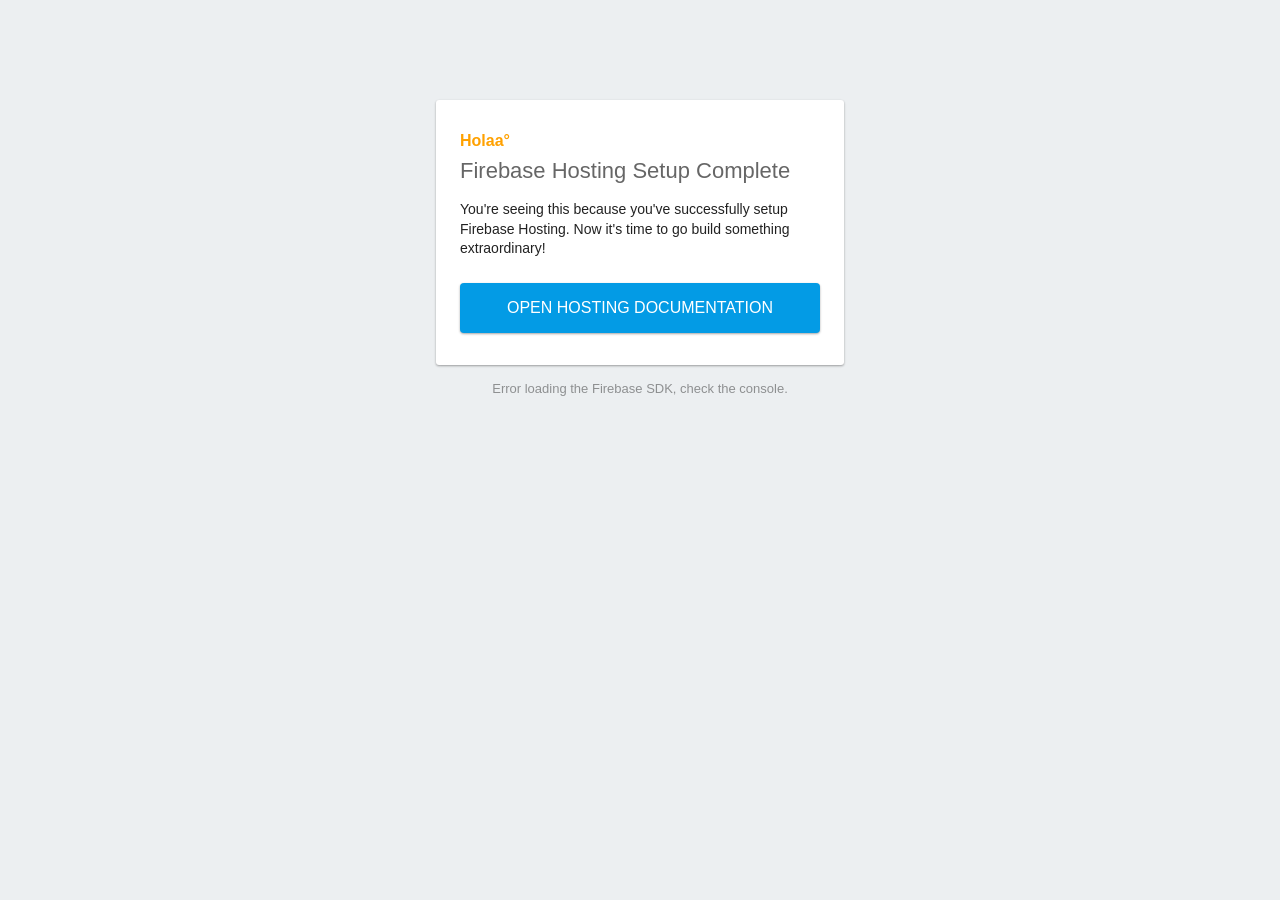
==== public/index.html @ 4277aa39 "feat: add firebase hosting" ====
<!DOCTYPE html>
<html>
  <head>
    <meta charset="utf-8">
    <meta name="viewport" content="width=device-width, initial-scale=1">
    <title>Welcome to Firebase Hosting</title>

    <!-- update the version number as needed -->
    <script defer src="/__/firebase/13.2.0/firebase-app-compat.js"></script>
    <!-- include only the Firebase features as you need -->
    <script defer src="/__/firebase/13.2.0/firebase-auth-compat.js"></script>
    <script defer src="/__/firebase/13.2.0/firebase-database-compat.js"></script>
    <script defer src="/__/firebase/13.2.0/firebase-firestore-compat.js"></script>
    <script defer src="/__/firebase/13.2.0/firebase-functions-compat.js"></script>
    <script defer src="/__/firebase/13.2.0/firebase-messaging-compat.js"></script>
    <script defer src="/__/firebase/13.2.0/firebase-storage-compat.js"></script>
    <script defer src="/__/firebase/13.2.0/firebase-analytics-compat.js"></script>
    <script defer src="/__/firebase/13.2.0/firebase-remote-config-compat.js"></script>
    <script defer src="/__/firebase/13.2.0/firebase-performance-compat.js"></script>
    <!-- 
      initialize the SDK after all desired features are loaded, set useEmulator to false
      to avoid connecting the SDK to running emulators.
    -->
    <script defer src="/__/firebase/init.js?useEmulator=true"></script>

    <style media="screen">
      body { background: #ECEFF1; color: rgba(0,0,0,0.87); font-family: Roboto, Helvetica, Arial, sans-serif; margin: 0; padding: 0; }
      #message { background: white; max-width: 360px; margin: 100px auto 16px; padding: 32px 24px; border-radius: 3px; }
      #message h2 { color: #ffa100; font-weight: bold; font-size: 16px; margin: 0 0 8px; }
      #message h1 { font-size: 22px; font-weight: 300; color: rgba(0,0,0,0.6); margin: 0 0 16px;}
      #message p { line-height: 140%; margin: 16px 0 24px; font-size: 14px; }
      #message a { display: block; text-align: center; background: #039be5; text-transform: uppercase; text-decoration: none; color: white; padding: 16px; border-radius: 4px; }
      #message, #message a { box-shadow: 0 1px 3px rgba(0,0,0,0.12), 0 1px 2px rgba(0,0,0,0.24); }
      #load { color: rgba(0,0,0,0.4); text-align: center; font-size: 13px; }
      @media (max-width: 600px) {
        body, #message { margin-top: 0; background: white; box-shadow: none; }
        body { border-top: 16px solid #ffa100; }
      }
    </style>
  </head>
  <body>
    <div id="message">
      <h2>Holaa°</h2>
      <h1>Firebase Hosting Setup Complete</h1>
      <p>You're seeing this because you've successfully setup Firebase Hosting. Now it's time to go build something extraordinary!</p>
      <a target="_blank" href="https://firebase.google.com/docs/hosting/">Open Hosting Documentation</a>
    </div>
    <p id="load">Firebase SDK Loading&hellip;</p>

    <script>
      document.addEventListener('DOMContentLoaded', function() {
        const loadEl = document.querySelector('#load');
        // // 🔥🔥🔥🔥🔥🔥🔥🔥🔥🔥🔥🔥🔥🔥🔥🔥🔥🔥🔥🔥🔥🔥🔥🔥🔥🔥🔥🔥🔥🔥🔥
        // // The Firebase SDK is initialized and available here!
        //
        // firebase.auth().onAuthStateChanged(user => { });
        // firebase.database().ref('/path/to/ref').on('value', snapshot => { });
        // firebase.firestore().doc('/foo/bar').get().then(() => { });
        // firebase.functions().httpsCallable('yourFunction')().then(() => { });
        // firebase.messaging().requestPermission().then(() => { });
        // firebase.storage().ref('/path/to/ref').getDownloadURL().then(() => { });
        // firebase.analytics(); // call to activate
        // firebase.analytics().logEvent('tutorial_completed');
        // firebase.performance(); // call to activate
        //
        // // 🔥🔥🔥🔥🔥🔥🔥🔥🔥🔥🔥🔥🔥🔥🔥🔥🔥🔥🔥🔥🔥🔥🔥🔥🔥🔥🔥🔥🔥🔥🔥

        try {
          let app = firebase.app();
          let features = [
            'auth', 
            'database', 
            'firestore',
            'functions',
            'messaging', 
            'storage', 
            'analytics', 
            'remoteConfig',
            'performance',
          ].filter(feature => typeof app[feature] === 'function');
          loadEl.textContent = `Firebase SDK loaded with ${features.join(', ')}`;
        } catch (e) {
          console.error(e);
          loadEl.textContent = 'Error loading the Firebase SDK, check the console.';
        }
      });
    </script>
  </body>
</html>
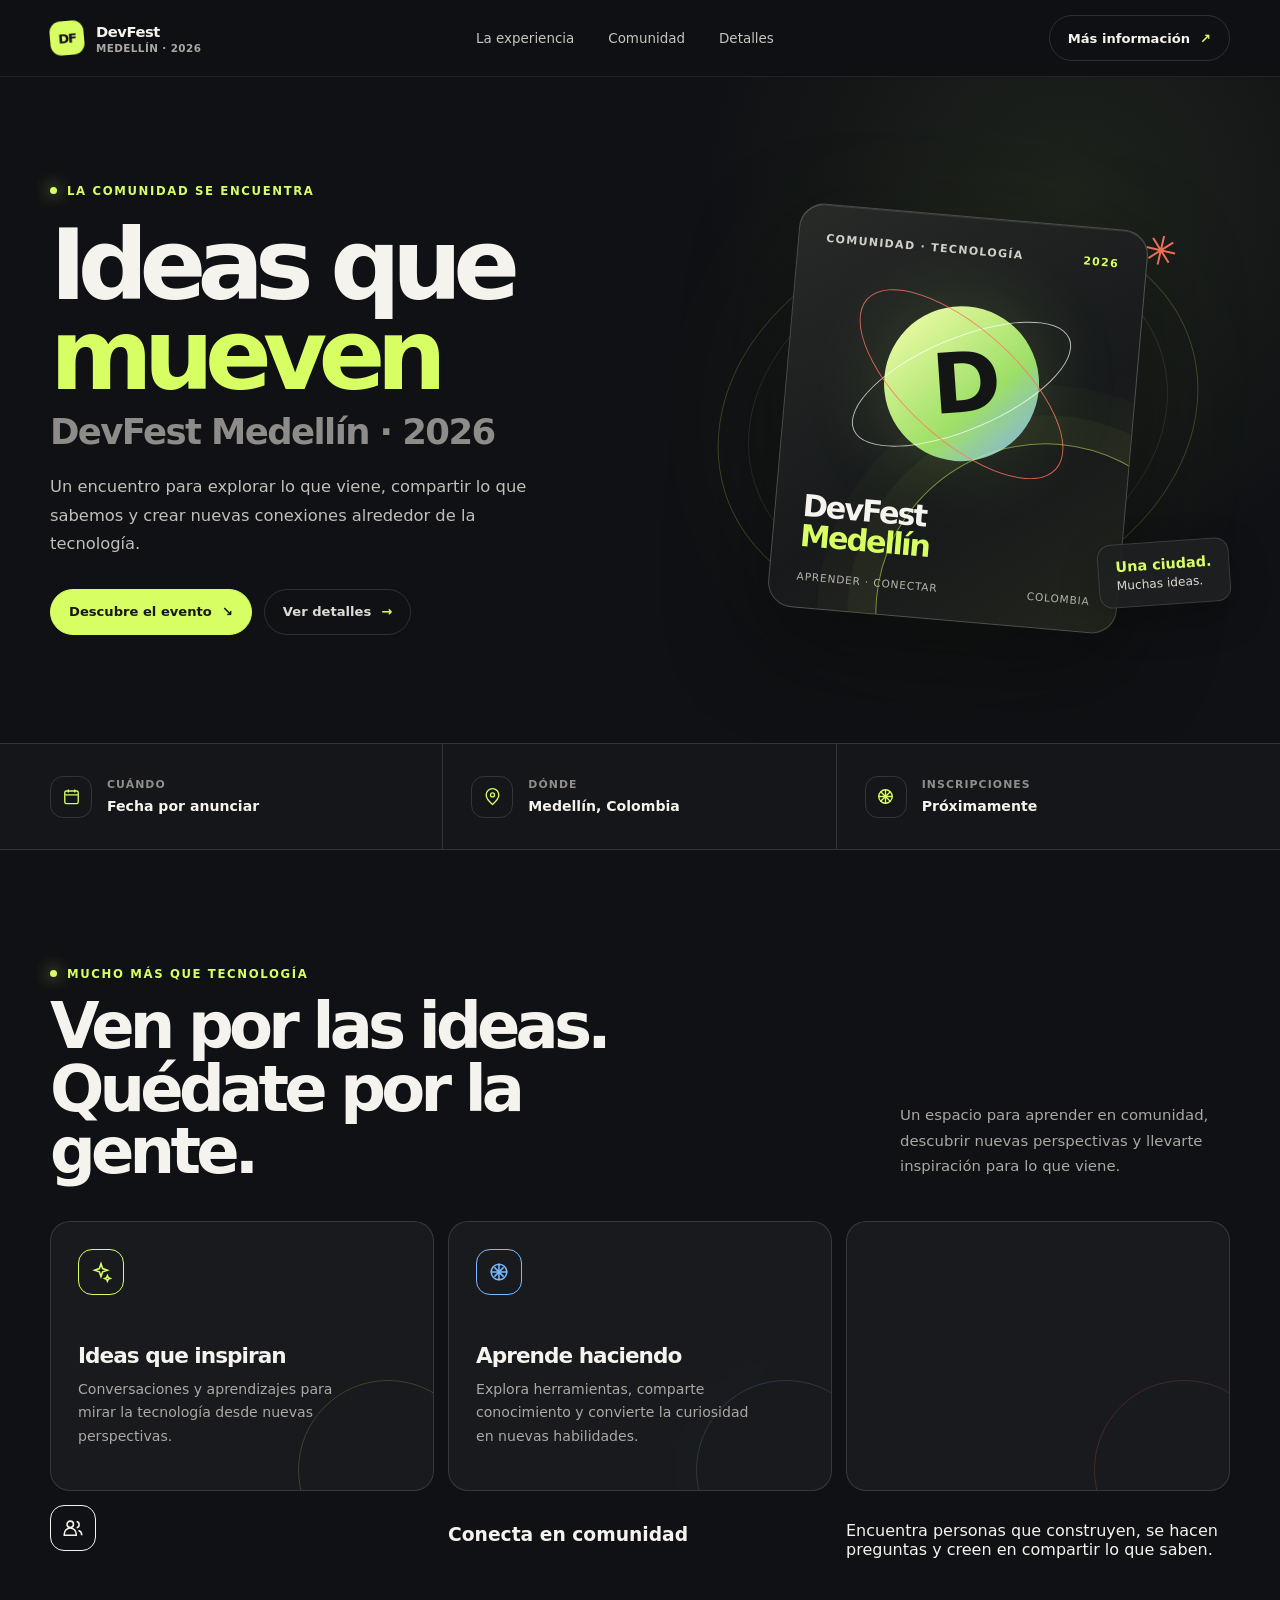
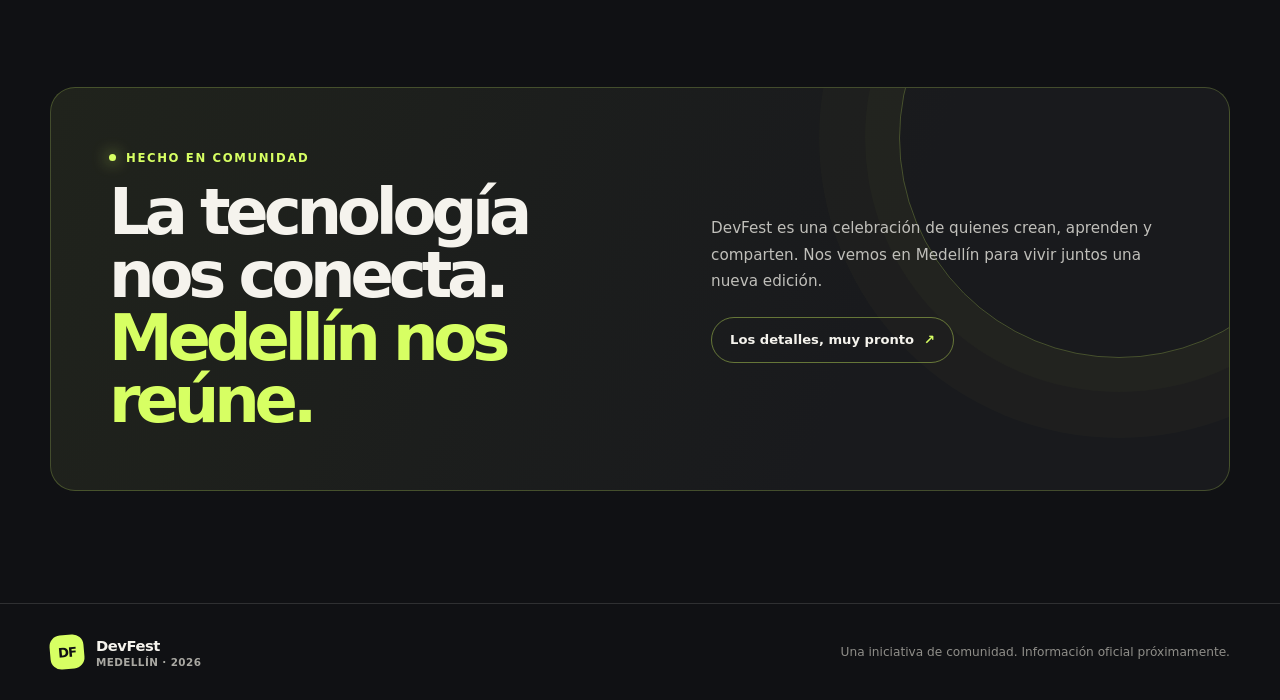
==== commit 6d4cad26: "feat: new style" ====
--- a/public/index.html
+++ b/public/index.html
@@ -1,87 +1,135 @@
 <!DOCTYPE html>
-<html>
+<html lang="es">
   <head>
     <meta charset="utf-8">
     <meta name="viewport" content="width=device-width, initial-scale=1">
-    <title>Welcome to Firebase Hosting</title>
-
-    <!-- update the version number as needed -->
-    <script defer src="/__/firebase/13.2.0/firebase-app-compat.js"></script>
-    <!-- include only the Firebase features as you need -->
-    <script defer src="/__/firebase/13.2.0/firebase-auth-compat.js"></script>
-    <script defer src="/__/firebase/13.2.0/firebase-database-compat.js"></script>
-    <script defer src="/__/firebase/13.2.0/firebase-firestore-compat.js"></script>
-    <script defer src="/__/firebase/13.2.0/firebase-functions-compat.js"></script>
-    <script defer src="/__/firebase/13.2.0/firebase-messaging-compat.js"></script>
-    <script defer src="/__/firebase/13.2.0/firebase-storage-compat.js"></script>
-    <script defer src="/__/firebase/13.2.0/firebase-analytics-compat.js"></script>
-    <script defer src="/__/firebase/13.2.0/firebase-remote-config-compat.js"></script>
-    <script defer src="/__/firebase/13.2.0/firebase-performance-compat.js"></script>
-    <!-- 
-      initialize the SDK after all desired features are loaded, set useEmulator to false
-      to avoid connecting the SDK to running emulators.
-    -->
-    <script defer src="/__/firebase/init.js?useEmulator=true"></script>
-
-    <style media="screen">
-      body { background: #ECEFF1; color: rgba(0,0,0,0.87); font-family: Roboto, Helvetica, Arial, sans-serif; margin: 0; padding: 0; }
-      #message { background: white; max-width: 360px; margin: 100px auto 16px; padding: 32px 24px; border-radius: 3px; }
-      #message h2 { color: #ffa100; font-weight: bold; font-size: 16px; margin: 0 0 8px; }
-      #message h1 { font-size: 22px; font-weight: 300; color: rgba(0,0,0,0.6); margin: 0 0 16px;}
-      #message p { line-height: 140%; margin: 16px 0 24px; font-size: 14px; }
-      #message a { display: block; text-align: center; background: #039be5; text-transform: uppercase; text-decoration: none; color: white; padding: 16px; border-radius: 4px; }
-      #message, #message a { box-shadow: 0 1px 3px rgba(0,0,0,0.12), 0 1px 2px rgba(0,0,0,0.24); }
-      #load { color: rgba(0,0,0,0.4); text-align: center; font-size: 13px; }
-      @media (max-width: 600px) {
-        body, #message { margin-top: 0; background: white; box-shadow: none; }
-        body { border-top: 16px solid #ffa100; }
-      }
-    </style>
+    <meta name="theme-color" content="#101114">
+    <meta name="description" content="DevFest Medellín 2026: tecnología, ideas y comunidad. Muy pronto compartiremos todos los detalles.">
+    <title>DevFest Medellín 2026 — La tecnología nos conecta</title>
+    <link rel="stylesheet" href="styles.css">
   </head>
   <body>
-    <div id="message">
-      <h2>Holaa°</h2>
-      <h1>Firebase Hosting Setup Complete</h1>
-      <p>You're seeing this because you've successfully setup Firebase Hosting. Now it's time to go build something extraordinary!</p>
-      <a target="_blank" href="https://firebase.google.com/docs/hosting/">Open Hosting Documentation</a>
-    </div>
-    <p id="load">Firebase SDK Loading&hellip;</p>
+    <header class="topbar">
+      <nav class="nav wrap" aria-label="Navegación principal">
+        <a class="brand" href="#inicio" aria-label="DevFest Medellín, inicio">
+          <span class="brand-mark" aria-hidden="true">DF</span>
+          <span>DevFest <small>MEDELLÍN · 2026</small></span>
+        </a>
+        <div class="nav-links" id="nav-links">
+          <a href="#experiencia">La experiencia</a>
+          <a href="#comunidad">Comunidad</a>
+          <a href="#detalles">Detalles</a>
+        </div>
+        <a class="nav-cta" href="#detalles">Más información <span aria-hidden="true">↗</span></a>
+        <button class="menu-toggle" type="button" aria-label="Abrir menú" aria-expanded="false" aria-controls="nav-links">
+          <svg viewBox="0 0 24 24" width="19" height="19" fill="none" stroke="currentColor" stroke-width="1.8" aria-hidden="true"><path d="M4 7h16M4 12h16M4 17h16"/></svg>
+        </button>
+      </nav>
+    </header>
+
+    <main>
+      <section class="hero" id="inicio">
+        <div class="hero-grid wrap">
+          <div class="hero-copy">
+            <span class="eyebrow">La comunidad se encuentra</span>
+            <h1>Ideas que<br><span class="line-two">mueven</span><span class="medellin">DevFest Medellín · 2026</span></h1>
+            <p>Un encuentro para explorar lo que viene, compartir lo que sabemos y crear nuevas conexiones alrededor de la tecnología.</p>
+            <div class="hero-actions">
+              <a class="button button-primary" href="#experiencia">Descubre el evento <span class="arrow" aria-hidden="true">↘</span></a>
+              <a class="button button-quiet" href="#detalles">Ver detalles <span class="arrow" aria-hidden="true">→</span></a>
+            </div>
+          </div>
+          <div class="hero-art" aria-label="Ilustración de DevFest Medellín 2026" role="img">
+            <div class="art-orbit" aria-hidden="true"></div>
+            <div class="art-glow" aria-hidden="true"></div>
+            <span class="floating-star" aria-hidden="true">✳</span>
+            <div class="event-card" aria-hidden="true">
+              <div class="card-top"><span>Comunidad · Tecnología</span><span>2026</span></div>
+              <div class="card-art">
+                <div class="card-sun"></div>
+                <div class="card-ring"></div>
+                <div class="card-ring ring-two"></div>
+                <span class="card-monogram">D</span>
+              </div>
+              <h2 class="card-title">DevFest<span>Medellín</span></h2>
+              <div class="card-footer"><span>Aprender · Conectar</span><span>Colombia</span></div>
+            </div>
+            <div class="floating-note"><strong>Una ciudad.</strong>Muchas ideas.</div>
+          </div>
+        </div>
+      </section>
+
+      <section class="details" id="detalles" aria-label="Información del evento">
+        <div class="details-grid wrap">
+          <div class="detail">
+            <span class="detail-icon" aria-hidden="true"><svg viewBox="0 0 24 24" fill="none" stroke="currentColor" stroke-width="1.7"><rect x="3.5" y="5" width="17" height="16" rx="2"/><path d="M16 3v4M8 3v4M4 10h16"/></svg></span>
+            <span><span class="detail-label">Cuándo</span><strong>Fecha por anunciar</strong></span>
+          </div>
+          <div class="detail">
+            <span class="detail-icon" aria-hidden="true"><svg viewBox="0 0 24 24" fill="none" stroke="currentColor" stroke-width="1.7"><path d="M20 10c0 5-8 12-8 12S4 15 4 10a8 8 0 1 1 16 0Z"/><circle cx="12" cy="10" r="2.5"/></svg></span>
+            <span><span class="detail-label">Dónde</span><strong>Medellín, Colombia</strong></span>
+          </div>
+          <div class="detail">
+            <span class="detail-icon" aria-hidden="true"><svg viewBox="0 0 24 24" fill="none" stroke="currentColor" stroke-width="1.7"><path d="M12 3v18M3 12h18M5.64 5.64l12.72 12.72m0-12.72L5.64 18.36"/><circle cx="12" cy="12" r="8.5"/></svg></span>
+            <span><span class="detail-label">Inscripciones</span><strong>Próximamente</strong></span>
+          </div>
+        </div>
+      </section>
+
+      <section class="content-section" id="experiencia">
+        <div class="wrap">
+          <div class="section-heading">
+            <div><span class="eyebrow">Mucho más que tecnología</span><h2>Ven por las ideas.<br>Quédate por la gente.</h2></div>
+            <p>Un espacio para aprender en comunidad, descubrir nuevas perspectivas y llevarte inspiración para lo que viene.</p>
+          </div>
+          <div class="experience-grid">
+            <article class="experience-card">
+              <span class="experience-icon" aria-hidden="true"><svg viewBox="0 0 24 24" fill="none" stroke="currentColor" stroke-width="1.7"><path d="m12 3 1.8 5.2L19 10l-5.2 1.8L12 17l-1.8-5.2L5 10l5.2-1.8L12 3Z"/><path d="m19 16 .9 2.1L22 19l-2.1.9L19 22l-.9-2.1L16 19l2.1-.9L19 16Z"/></svg></span>
+              <h3>Ideas que inspiran</h3><p>Conversaciones y aprendizajes para mirar la tecnología desde nuevas perspectivas.</p>
+            </article>
+            <article class="experience-card">
+              <span class="experience-icon" aria-hidden="true"><svg viewBox="0 0 24 24" fill="none" stroke="currentColor" stroke-width="1.7"><path d="M12 3v18M3 12h18"/><circle cx="12" cy="12" r="8.5"/><path d="m7 7 10 10m0-10L7 17"/></svg></span>
+              <h3>Aprende haciendo</h3><p>Explora herramientas, comparte conocimiento y convierte la curiosidad en nuevas habilidades.</p>
+            </article>
+            <article class="experience-card"></article>
+              <span class="experience-icon" aria-hidden="true"><svg viewBox="0 0 24 24" fill="none" stroke="currentColor" stroke-width="1.7"><circle cx="9" cy="8" r="3.5"/><path d="M2.5 20v-1.5a6.5 6.5 0 0 1 13 0V20ZM16 5a3.5 3.5 0 0 1 0 6.8m2 3a5 5 0 0 1 3.5 4.8V20"/></svg></span>
+              <h3>Conecta en comunidad</h3><p>Encuentra personas que construyen, se hacen preguntas y creen en compartir lo que saben.</p>
+            </article>
+          </div>
+        </div>
+      </section>
+
+      <section class="community" id="comunidad">
+        <div class="community-panel wrap">
+          <div><span class="eyebrow">Hecho en comunidad</span><h2>La tecnología<br>nos conecta.<br><span>Medellín nos reúne.</span></h2></div>
+          <div class="community-copy"><p>DevFest es una celebración de quienes crean, aprenden y comparten. Nos vemos en Medellín para vivir juntos una nueva edición.</p><a class="button" href="#detalles">Los detalles, muy pronto <span class="arrow" aria-hidden="true">↗</span></a></div>
+        </div>
+      </section>
+    </main>
+
+    <footer>
+      <div class="footer-inner wrap">
+        <a class="brand" href="#inicio"><span class="brand-mark" aria-hidden="true">DF</span><span>DevFest <small>MEDELLÍN · 2026</small></span></a>
+        <span class="footer-note">Una iniciativa de comunidad. Información oficial próximamente.</span>
+      </div>
+    </footer>
 
     <script>
-      document.addEventListener('DOMContentLoaded', function() {
-        const loadEl = document.querySelector('#load');
-        // // 🔥🔥🔥🔥🔥🔥🔥🔥🔥🔥🔥🔥🔥🔥🔥🔥🔥🔥🔥🔥🔥🔥🔥🔥🔥🔥🔥🔥🔥🔥🔥
-        // // The Firebase SDK is initialized and available here!
-        //
-        // firebase.auth().onAuthStateChanged(user => { });
-        // firebase.database().ref('/path/to/ref').on('value', snapshot => { });
-        // firebase.firestore().doc('/foo/bar').get().then(() => { });
-        // firebase.functions().httpsCallable('yourFunction')().then(() => { });
-        // firebase.messaging().requestPermission().then(() => { });
-        // firebase.storage().ref('/path/to/ref').getDownloadURL().then(() => { });
-        // firebase.analytics(); // call to activate
-        // firebase.analytics().logEvent('tutorial_completed');
-        // firebase.performance(); // call to activate
-        //
-        // // 🔥🔥🔥🔥🔥🔥🔥🔥🔥🔥🔥🔥🔥🔥🔥🔥🔥🔥🔥🔥🔥🔥🔥🔥🔥🔥🔥🔥🔥🔥🔥
+      const menuButton = document.querySelector('.menu-toggle');
+      const navLinks = document.querySelector('.nav-links');
 
-        try {
-          let app = firebase.app();
-          let features = [
-            'auth', 
-            'database', 
-            'firestore',
-            'functions',
-            'messaging', 
-            'storage', 
-            'analytics', 
-            'remoteConfig',
-            'performance',
-          ].filter(feature => typeof app[feature] === 'function');
-          loadEl.textContent = `Firebase SDK loaded with ${features.join(', ')}`;
-        } catch (e) {
-          console.error(e);
-          loadEl.textContent = 'Error loading the Firebase SDK, check the console.';
+      menuButton.addEventListener('click', () => {
+        const isOpen = menuButton.getAttribute('aria-expanded') === 'true';
+        menuButton.setAttribute('aria-expanded', String(!isOpen));
+        menuButton.setAttribute('aria-label', isOpen ? 'Abrir menú' : 'Cerrar menú');
+        navLinks.classList.toggle('is-open', !isOpen);
+      });
+
+      navLinks.addEventListener('click', (event) => {
+        if (event.target.closest('a')) {
+          menuButton.setAttribute('aria-expanded', 'false');
+          menuButton.setAttribute('aria-label', 'Abrir menú');
+          navLinks.classList.remove('is-open');
         }
       });
     </script>
--- a/public/styles.css
+++ b/public/styles.css
@@ -0,0 +1,206 @@
+:root {
+  color-scheme: dark;
+  --ink: #f5f3ed;
+  --muted: #a9a8a2;
+  --night: #101114;
+  --panel: #191a1e;
+  --line: rgba(255, 255, 255, .13);
+  --lime: #d7ff63;
+  --orange: #ff765e;
+  --blue: #79baff;
+  --page-width: 1180px;
+}
+
+*, *::before, *::after { box-sizing: border-box; }
+html { scroll-behavior: smooth; scroll-padding-top: 90px; }
+body {
+  margin: 0;
+  background: var(--night);
+  color: var(--ink);
+  font-family: Inter, ui-sans-serif, system-ui, -apple-system, BlinkMacSystemFont, "Segoe UI", sans-serif;
+  -webkit-font-smoothing: antialiased;
+}
+a { color: inherit; text-decoration: none; }
+button { font: inherit; }
+.wrap { width: min(var(--page-width), calc(100% - 48px)); margin-inline: auto; }
+.eyebrow {
+  display: inline-flex;
+  align-items: center;
+  gap: 10px;
+  color: var(--lime);
+  font-size: .73rem;
+  font-weight: 750;
+  letter-spacing: .14em;
+  text-transform: uppercase;
+}
+.eyebrow::before { width: 7px; height: 7px; border-radius: 50%; background: currentColor; content: ""; box-shadow: 0 0 16px currentColor; }
+
+.topbar {
+  position: sticky;
+  z-index: 20;
+  top: 0;
+  border-bottom: 1px solid rgba(255,255,255,.08);
+  background: rgba(16, 17, 20, .84);
+  backdrop-filter: blur(18px);
+}
+.nav { min-height: 76px; display: flex; align-items: center; justify-content: space-between; gap: 28px; }
+.brand { display: inline-flex; align-items: center; gap: 12px; font-size: .92rem; font-weight: 760; letter-spacing: -.03em; }
+.brand-mark { width: 34px; height: 34px; display: grid; place-items: center; border-radius: 11px; background: var(--lime); color: var(--night); font-size: .82rem; font-weight: 900; letter-spacing: -.08em; transform: rotate(-5deg); }
+.brand small { display: block; margin-top: 2px; color: var(--muted); font-size: .65rem; font-weight: 550; letter-spacing: .04em; }
+.nav-links { display: flex; align-items: center; gap: 34px; color: #c6c5c0; font-size: .84rem; }
+.nav-links a { transition: color .2s ease; }
+.nav-links a:hover { color: var(--lime); }
+.nav-cta, .button {
+  display: inline-flex;
+  min-height: 46px;
+  align-items: center;
+  justify-content: center;
+  gap: 10px;
+  padding: 0 18px;
+  border: 1px solid var(--line);
+  border-radius: 999px;
+  color: var(--ink);
+  font-size: .82rem;
+  font-weight: 700;
+  transition: transform .2s ease, background .2s ease, border-color .2s ease;
+}
+.nav-cta:hover, .button:hover { transform: translateY(-2px); border-color: rgba(215,255,99,.6); }
+.nav-cta span, .button .arrow { color: var(--lime); }
+.menu-toggle { display: none; width: 42px; height: 42px; place-items: center; border: 1px solid var(--line); border-radius: 50%; background: transparent; color: var(--ink); cursor: pointer; }
+
+.hero { position: relative; overflow: hidden; padding: 86px 0 70px; }
+.hero::before { position: absolute; top: -260px; right: -170px; width: 760px; height: 760px; border-radius: 50%; background: radial-gradient(circle, rgba(97, 119, 69, .17), rgba(16,17,20,0) 68%); content: ""; pointer-events: none; }
+.hero-grid { position: relative; display: grid; grid-template-columns: 1.05fr .95fr; align-items: center; gap: 36px; }
+.hero-copy { position: relative; z-index: 1; padding: 12px 0 34px; }
+.hero h1 { max-width: 700px; margin: 23px 0 20px; font-size: clamp(3.55rem, 7.7vw, 7.25rem); font-weight: 760; letter-spacing: -.09em; line-height: .91; }
+.hero h1 .line-two { display: block; color: var(--lime); }
+.hero h1 .medellin { display: block; margin-top: 12px; color: #8d8c88; font-size: .36em; font-weight: 650; letter-spacing: -.045em; line-height: 1.15; }
+.hero-copy > p { max-width: 480px; margin: 0; color: #c0bfba; font-size: 1.02rem; line-height: 1.75; }
+.hero-actions { display: flex; flex-wrap: wrap; gap: 12px; margin-top: 30px; }
+.button-primary { border-color: var(--lime); background: var(--lime); color: #171912; }
+.button-primary:hover { border-color: #e6ffad; background: #e6ffad; }
+.button-primary .arrow { color: #171912; }
+.button-quiet { color: #dddcd6; }
+.button svg { width: 16px; height: 16px; }
+
+.hero-art { position: relative; min-height: 510px; display: grid; place-items: center; }
+.art-orbit { position: absolute; width: min(94%, 490px); aspect-ratio: 1; border: 1px solid rgba(215,255,99,.22); border-radius: 50%; transform: rotate(-18deg) scaleY(.78); }
+.art-orbit::before, .art-orbit::after { position: absolute; border: 1px solid rgba(255,255,255,.1); border-radius: 50%; content: ""; inset: 30px; }
+.art-orbit::after { inset: 65px; border-color: rgba(255,118,94,.22); }
+.art-glow { position: absolute; width: 260px; height: 260px; border-radius: 50%; background: #c7f26a; filter: blur(105px); opacity: .14; }
+.event-card {
+  position: relative;
+  z-index: 1;
+  width: min(350px, 76%);
+  min-height: 405px;
+  overflow: hidden;
+  padding: 27px;
+  border: 1px solid rgba(255,255,255,.2);
+  border-radius: 25px;
+  background: linear-gradient(145deg, #282a28 0%, #17191b 58%, #22241d 100%);
+  box-shadow: 0 34px 100px rgba(0,0,0,.42), inset 0 1px rgba(255,255,255,.1);
+  transform: rotate(5deg);
+}
+.event-card::after { position: absolute; right: -100px; bottom: -155px; width: 340px; height: 340px; border: 1px solid rgba(215,255,99,.5); border-radius: 50%; box-shadow: 0 0 0 28px rgba(215,255,99,.035), 0 0 0 58px rgba(215,255,99,.025); content: ""; }
+.card-top { display: flex; align-items: center; justify-content: space-between; color: #d0d0c8; font-size: .69rem; font-weight: 740; letter-spacing: .12em; text-transform: uppercase; }
+.card-top span:last-child { color: var(--lime); }
+.card-art { position: relative; height: 205px; display: grid; place-items: center; margin: 24px -8px 18px; }
+.card-sun { position: absolute; width: 155px; height: 155px; border-radius: 50%; background: linear-gradient(135deg, #f8ffae, #9ddf67 62%, #77a6ff); box-shadow: 0 0 85px rgba(183,241,105,.19); }
+.card-ring { position: absolute; width: 235px; height: 92px; border: 1px solid rgba(255,255,255,.7); border-radius: 50%; transform: rotate(-28deg); }
+.card-ring.ring-two { width: 255px; height: 112px; border-color: rgba(255,118,94,.8); transform: rotate(37deg); }
+.card-monogram { position: relative; z-index: 1; color: #141615; font-size: 5.2rem; font-weight: 900; letter-spacing: -.13em; transform: rotate(-9deg); }
+.card-title { position: relative; z-index: 1; margin: 0; font-size: 1.9rem; font-weight: 800; letter-spacing: -.07em; line-height: .98; }
+.card-title span { display: block; color: var(--lime); }
+.card-footer { position: absolute; z-index: 1; right: 27px; bottom: 25px; left: 27px; display: flex; justify-content: space-between; align-items: end; color: #b6b5ad; font-size: .66rem; letter-spacing: .08em; text-transform: uppercase; }
+.floating-note { position: absolute; z-index: 2; right: 0; bottom: 68px; padding: 14px 17px; border: 1px solid var(--line); border-radius: 14px; background: rgba(31,32,34,.91); box-shadow: 0 14px 40px rgba(0,0,0,.24); color: #dad9d3; font-size: .76rem; transform: rotate(-4deg); }
+.floating-note strong { display: block; margin-bottom: 4px; color: var(--lime); font-size: .9rem; }
+.floating-star { position: absolute; top: 65px; right: 52px; color: var(--orange); font-size: 2.5rem; transform: rotate(13deg); }
+
+.details { border-block: 1px solid var(--line); background: rgba(255,255,255,.018); }
+.details-grid { display: grid; grid-template-columns: repeat(3, 1fr); }
+.detail { min-height: 105px; display: flex; align-items: center; gap: 15px; padding: 20px 28px; border-right: 1px solid var(--line); }
+.detail:first-child { padding-left: 0; }
+.detail:last-child { border-right: 0; }
+.detail-icon { width: 42px; height: 42px; flex: 0 0 42px; display: grid; place-items: center; border: 1px solid var(--line); border-radius: 13px; color: var(--lime); }
+.detail-icon svg { width: 19px; height: 19px; }
+.detail-label { display: block; margin-bottom: 5px; color: #8f8e89; font-size: .68rem; font-weight: 700; letter-spacing: .1em; text-transform: uppercase; }
+.detail strong { font-size: .88rem; font-weight: 650; }
+
+section.content-section { padding: 112px 0; }
+.section-heading { display: flex; align-items: end; justify-content: space-between; gap: 40px; margin-bottom: 38px; }
+.section-heading h2 { max-width: 630px; margin: 14px 0 0; font-size: clamp(2.5rem, 5vw, 4.65rem); font-weight: 720; letter-spacing: -.075em; line-height: .98; }
+.section-heading > p { max-width: 330px; margin: 0 0 4px; color: var(--muted); font-size: .93rem; line-height: 1.7; }
+.experience-grid { display: grid; grid-template-columns: repeat(3, 1fr); gap: 14px; }
+.experience-card { position: relative; min-height: 270px; overflow: hidden; padding: 27px; border: 1px solid var(--line); border-radius: 20px; background: var(--panel); }
+.experience-card::after { position: absolute; right: -45px; bottom: -70px; width: 180px; height: 180px; border: 1px solid currentColor; border-radius: 50%; opacity: .18; box-shadow: 0 0 0 20px rgba(255,255,255,.015), 0 0 0 44px rgba(255,255,255,.015); content: ""; }
+.experience-card:nth-child(1) { color: var(--lime); }
+.experience-card:nth-child(2) { color: var(--blue); }
+.experience-card:nth-child(3) { color: var(--orange); }
+.experience-icon { width: 46px; height: 46px; display: grid; place-items: center; border: 1px solid currentColor; border-radius: 14px; }
+.experience-icon svg { width: 22px; height: 22px; }
+.experience-card h3 { position: relative; z-index: 1; margin: 48px 0 10px; color: var(--ink); font-size: 1.35rem; letter-spacing: -.045em; }
+.experience-card p { position: relative; z-index: 1; max-width: 290px; margin: 0; color: #aaa9a3; font-size: .88rem; line-height: 1.65; }
+
+.community { padding: 0 0 112px; }
+.community-panel { position: relative; overflow: hidden; display: grid; grid-template-columns: 1.1fr .9fr; gap: 40px; align-items: center; padding: 58px; border: 1px solid rgba(215,255,99,.22); border-radius: 25px; background: linear-gradient(112deg, #20231c, #191a1d 68%); }
+.community-panel::after { position: absolute; right: -110px; top: -170px; width: 440px; height: 440px; border: 1px solid rgba(215,255,99,.24); border-radius: 50%; box-shadow: 0 0 0 34px rgba(215,255,99,.025), 0 0 0 80px rgba(215,255,99,.02); content: ""; }
+.community h2 { position: relative; z-index: 1; max-width: 560px; margin: 16px 0 0; font-size: clamp(2.6rem, 5vw, 4.5rem); letter-spacing: -.08em; line-height: .98; }
+.community h2 span { color: var(--lime); }
+.community-copy { position: relative; z-index: 1; }
+.community-copy p { margin: 0 0 22px; color: #c0bfba; font-size: .95rem; line-height: 1.75; }
+.community-copy .button { border-color: rgba(215,255,99,.4); }
+
+footer { border-top: 1px solid var(--line); }
+.footer-inner { min-height: 96px; display: flex; align-items: center; justify-content: space-between; gap: 24px; color: #8f8e89; font-size: .76rem; }
+.footer-inner .brand { color: var(--ink); }
+.footer-note { text-align: right; }
+
+@media (max-width: 850px) {
+  .hero { padding-top: 58px; }
+  .hero-grid { grid-template-columns: 1fr .8fr; gap: 10px; }
+  .hero-art { min-height: 410px; }
+  .event-card { min-height: 350px; padding: 22px; }
+  .card-art { height: 170px; }
+  .card-sun { width: 130px; height: 130px; }
+  .card-title { font-size: 1.65rem; }
+  .floating-note { right: -5px; bottom: 38px; }
+  .detail { padding-inline: 16px; }
+  .community-panel { padding: 42px; }
+}
+@media (max-width: 640px) {
+  .wrap { width: min(var(--page-width), calc(100% - 36px)); }
+  .nav { min-height: 68px; }
+  .menu-toggle { display: grid; }
+  .nav-cta { display: none; }
+  .nav-links { position: absolute; top: 68px; right: 0; left: 0; display: none; align-items: stretch; gap: 0; padding: 10px 18px 18px; border-bottom: 1px solid var(--line); background: #151619; }
+  .nav-links.is-open { display: flex; flex-direction: column; }
+  .nav-links a { padding: 14px 4px; border-bottom: 1px solid rgba(255,255,255,.07); }
+  .nav-links a:last-child { border-bottom: 0; }
+  .hero { padding: 56px 0 45px; }
+  .hero-grid { grid-template-columns: 1fr; }
+  .hero-copy { padding: 0; }
+  .hero h1 { font-size: clamp(3.6rem, 15vw, 5.5rem); }
+  .hero-copy > p { max-width: 440px; font-size: .94rem; }
+  .hero-art { min-height: 390px; margin-top: 12px; }
+  .event-card { width: min(320px, 74%); min-height: 355px; }
+  .floating-note { right: 1%; bottom: 42px; }
+  .floating-star { top: 28px; right: 11%; }
+  .details-grid { grid-template-columns: 1fr; padding-block: 10px; }
+  .detail, .detail:first-child { min-height: 78px; padding: 12px 0; border-right: 0; border-bottom: 1px solid var(--line); }
+  .detail:last-child { border-bottom: 0; }
+  section.content-section { padding: 78px 0; }
+  .section-heading { display: block; margin-bottom: 28px; }
+  .section-heading h2 { font-size: clamp(2.7rem, 12vw, 4rem); }
+  .section-heading > p { margin-top: 18px; }
+  .experience-grid { grid-template-columns: 1fr; }
+  .experience-card { min-height: 230px; }
+  .experience-card h3 { margin-top: 36px; }
+  .community { padding-bottom: 78px; }
+  .community-panel { grid-template-columns: 1fr; gap: 25px; padding: 34px 25px; }
+  .community h2 { font-size: clamp(2.8rem, 12vw, 4rem); }
+  .footer-inner { min-height: 110px; align-items: flex-start; justify-content: center; flex-direction: column; gap: 12px; padding-block: 22px; }
+  .footer-note { text-align: left; }
+}
+@media (prefers-reduced-motion: reduce) {
+  *, *::before, *::after { scroll-behavior: auto !important; transition-duration: .01ms !important; }
+}
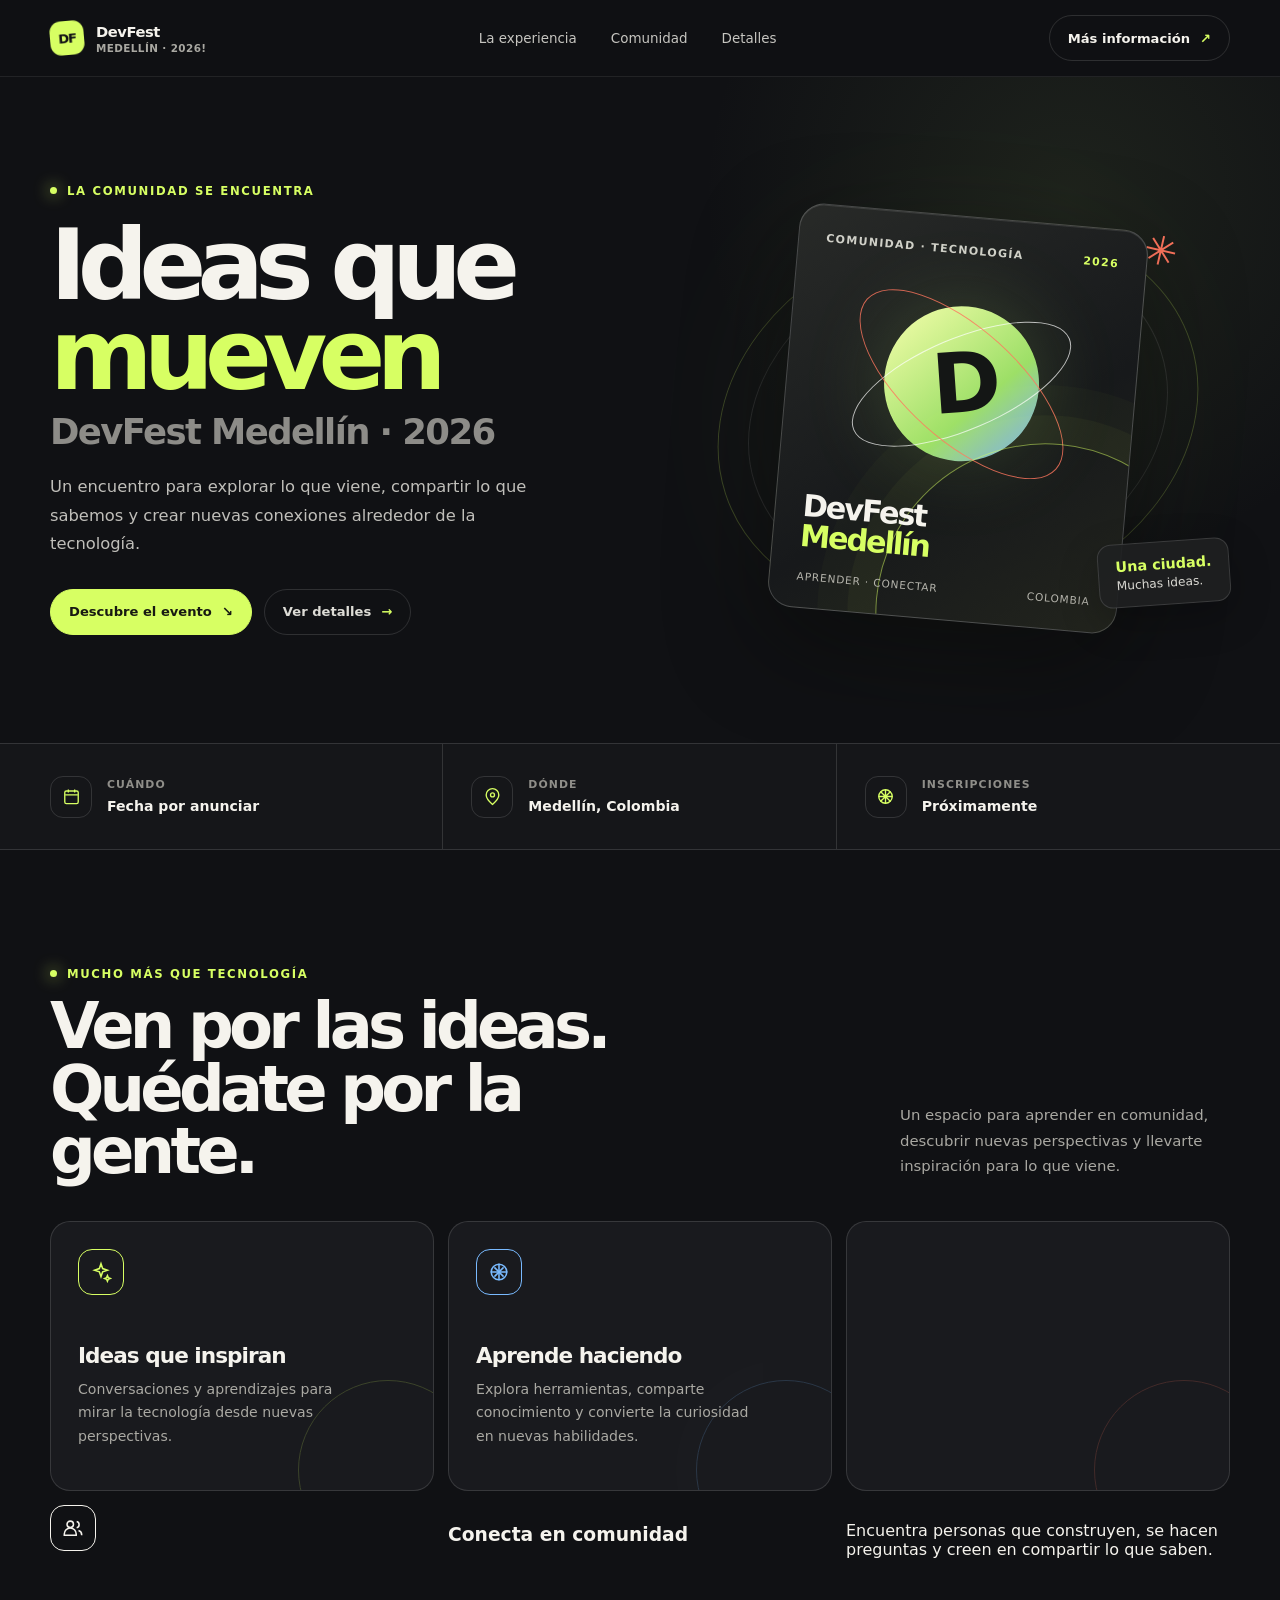
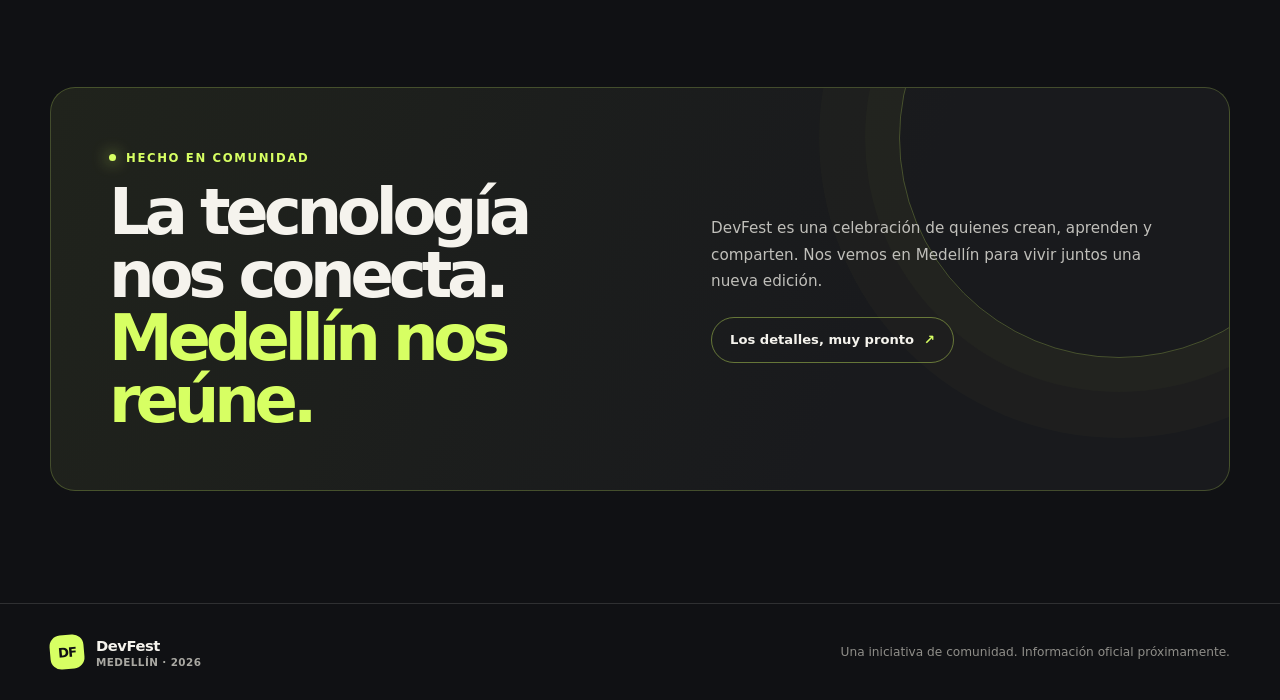
==== commit 1ed2b409: "feat: nuevo" ====
--- a/public/index.html
+++ b/public/index.html
@@ -13,7 +13,7 @@
       <nav class="nav wrap" aria-label="Navegación principal">
         <a class="brand" href="#inicio" aria-label="DevFest Medellín, inicio">
           <span class="brand-mark" aria-hidden="true">DF</span>
-          <span>DevFest <small>MEDELLÍN · 2026</small></span>
+          <span>DevFest <small>MEDELLÍN · 2026!</small></span>
         </a>
         <div class="nav-links" id="nav-links">
           <a href="#experiencia">La experiencia</a>
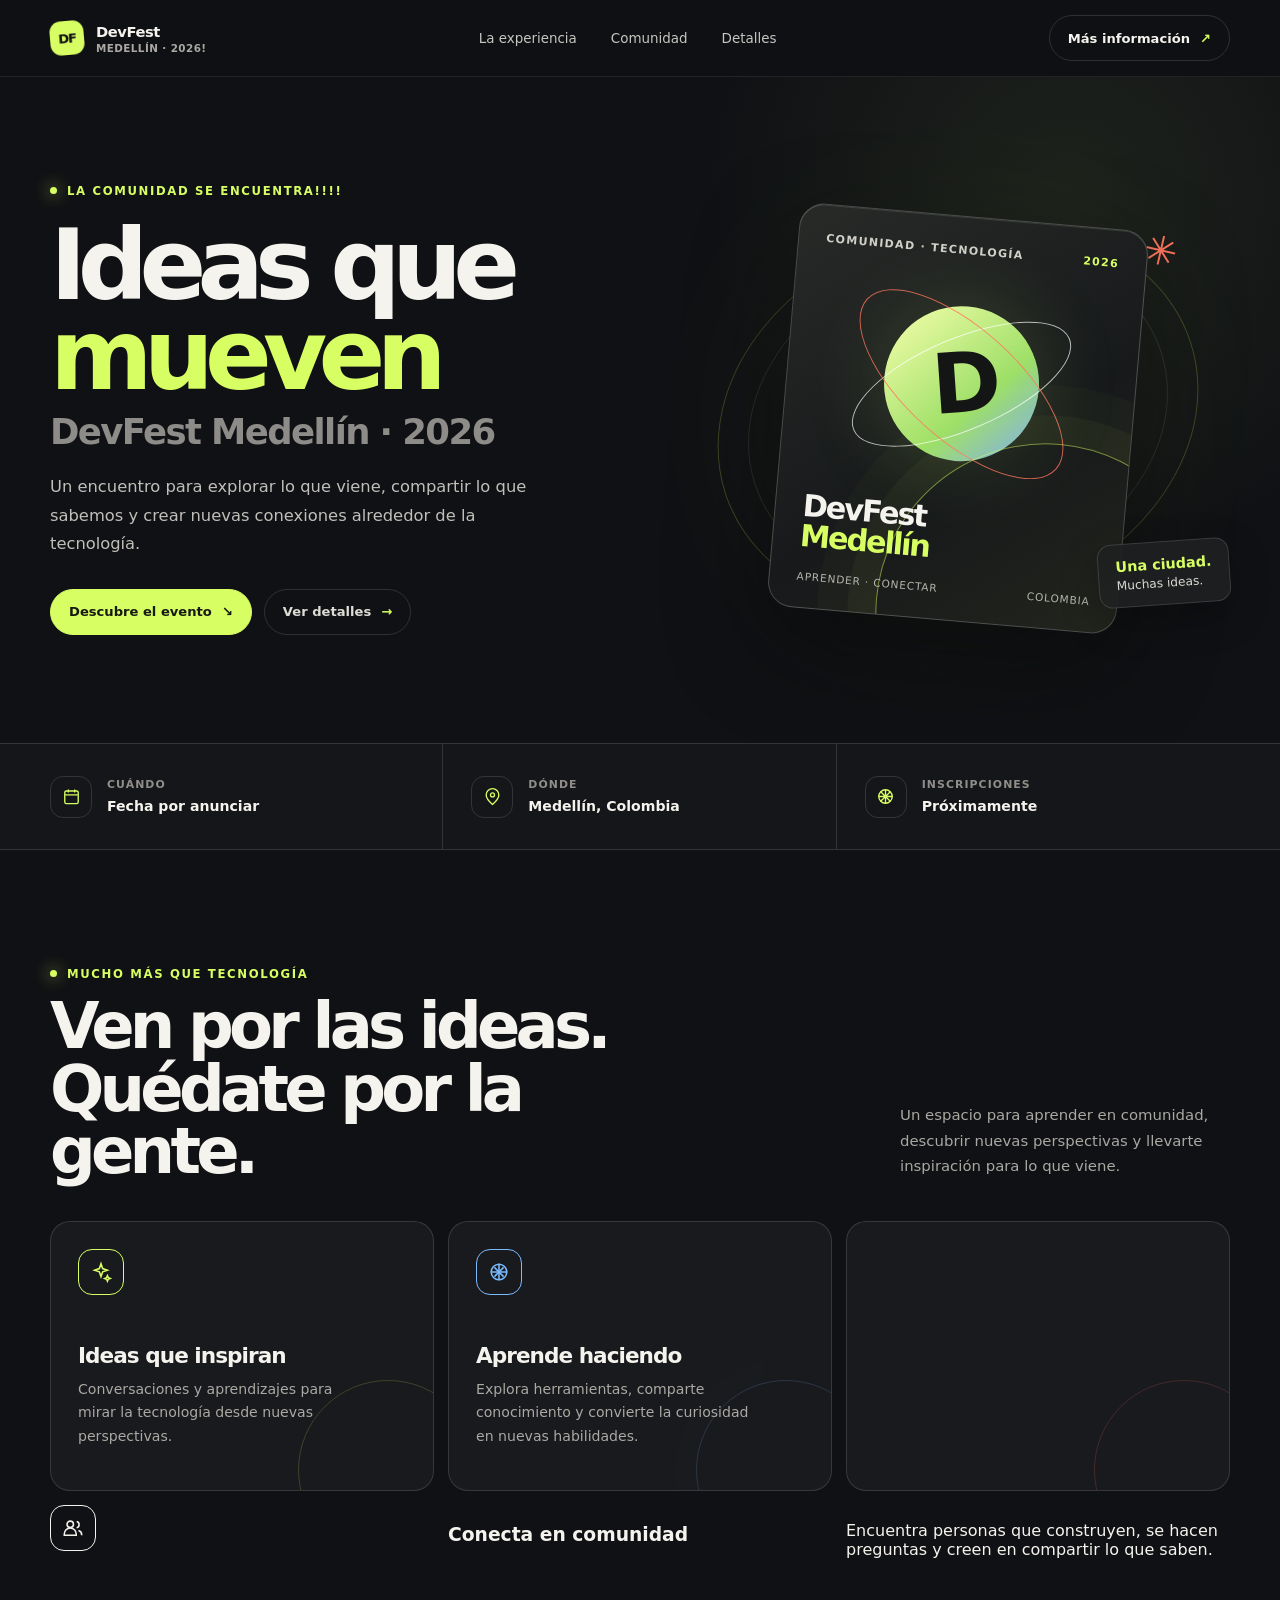
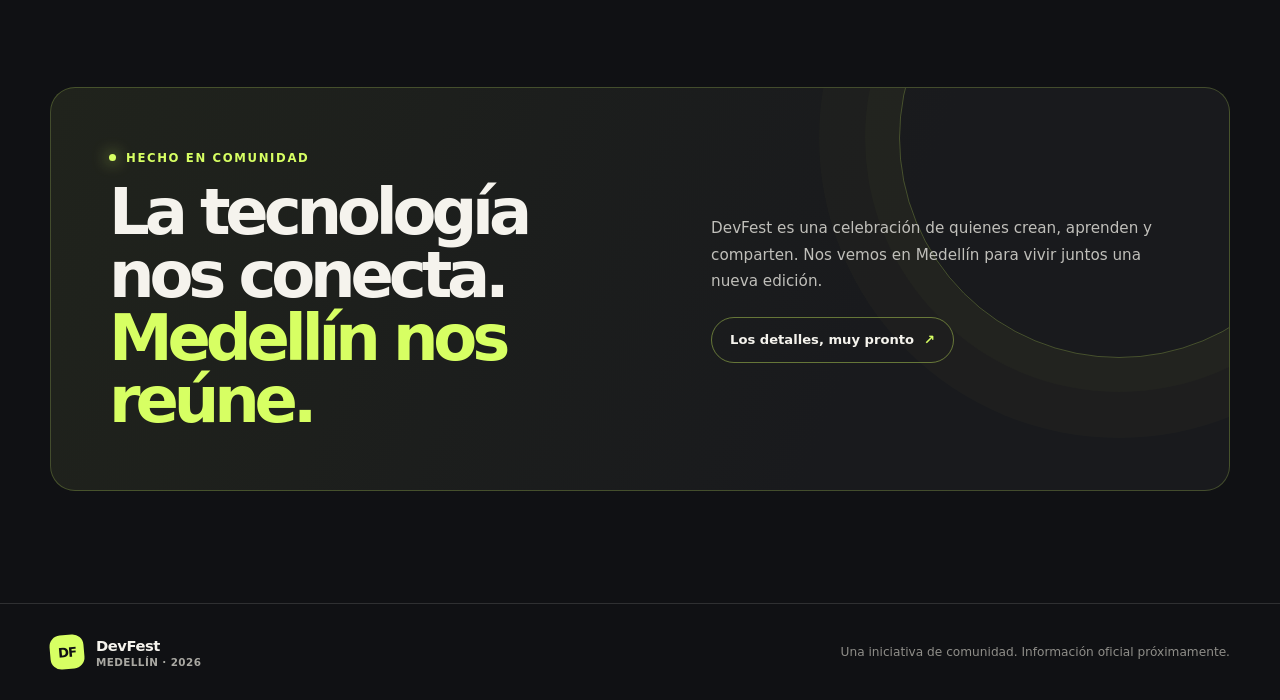
==== commit 6630ea19: "nuevo" ====
--- a/public/index.html
+++ b/public/index.html
@@ -31,7 +31,7 @@
       <section class="hero" id="inicio">
         <div class="hero-grid wrap">
           <div class="hero-copy">
-            <span class="eyebrow">La comunidad se encuentra</span>
+            <span class="eyebrow">La comunidad se encuentra!!!!</span>
             <h1>Ideas que<br><span class="line-two">mueven</span><span class="medellin">DevFest Medellín · 2026</span></h1>
             <p>Un encuentro para explorar lo que viene, compartir lo que sabemos y crear nuevas conexiones alrededor de la tecnología.</p>
             <div class="hero-actions">
